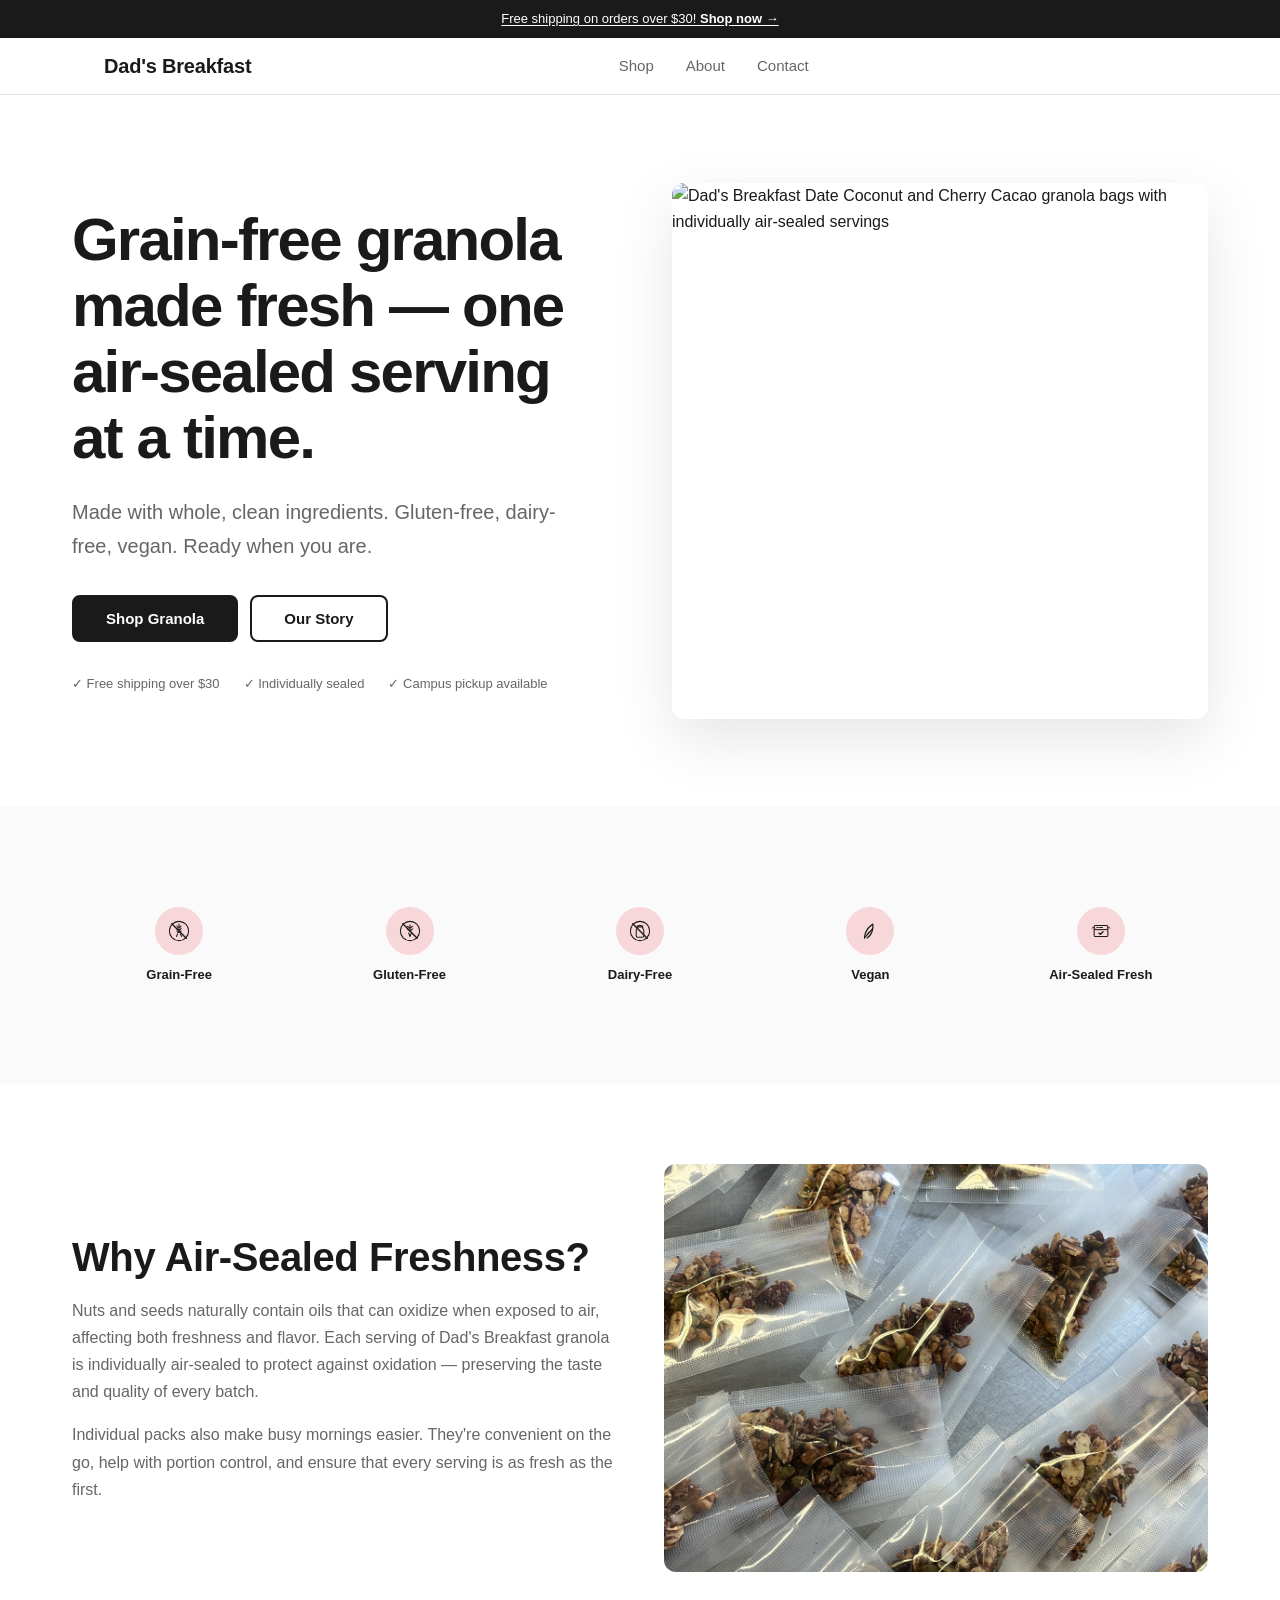
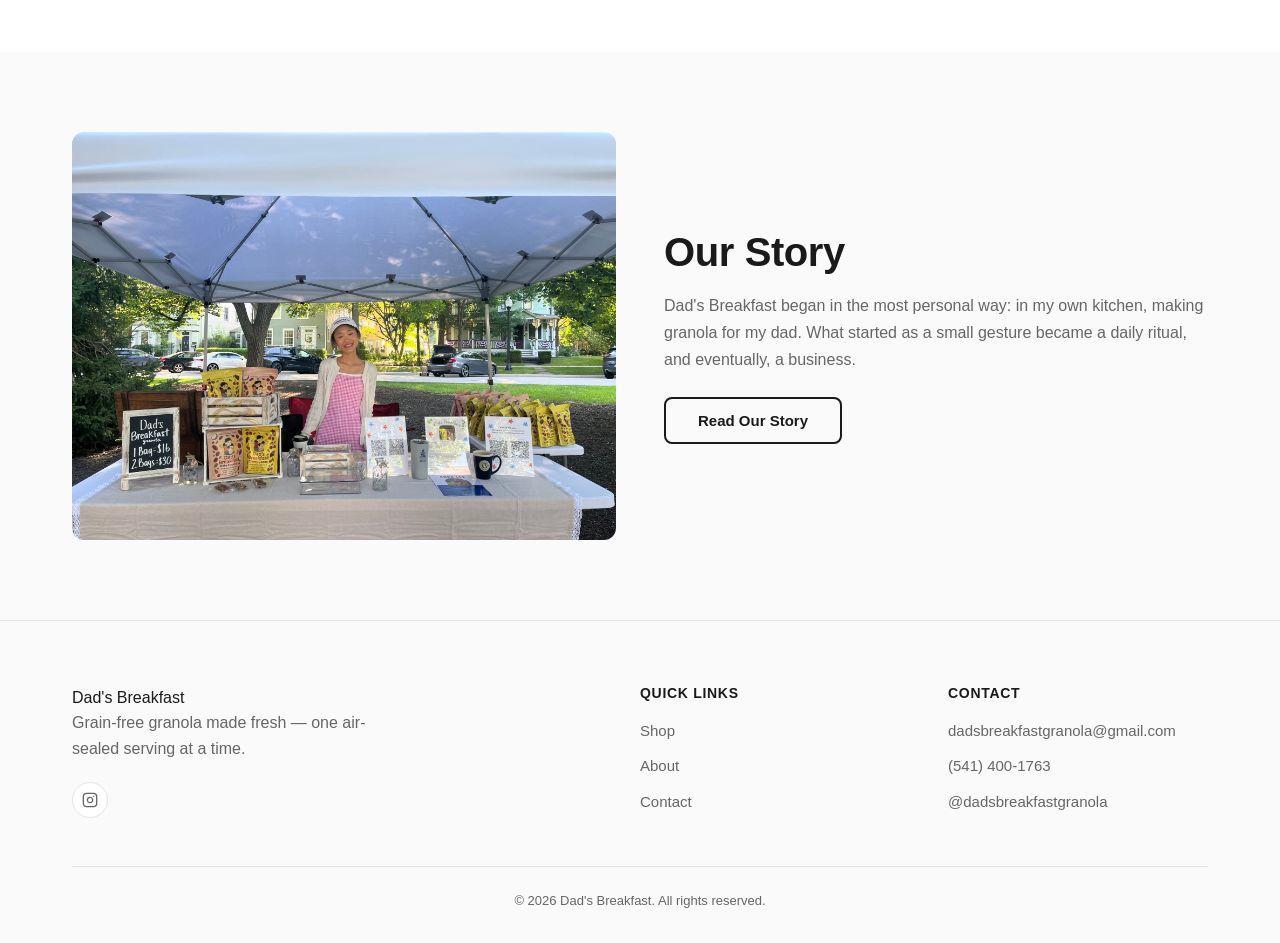
==== index.html @ 615dfd93 "Initial commit: Dad's Breakfast granola brand website Standalone HTML/CSS/JS site with Shopify Buy B" ====
<!DOCTYPE html>
<html lang="en">
<head>
  <meta charset="UTF-8">
  <meta name="viewport" content="width=device-width, initial-scale=1.0">
  <title>Dad's Breakfast — Grain-Free Granola Made Fresh</title>
  <meta name="description" content="Grain-free granola made fresh, one air-sealed serving at a time. Gluten-free, dairy-free, vegan. Ready when you are.">
  <link rel="icon" href="assets/images/favicon.svg" type="image/svg+xml">
  <link rel="stylesheet" href="assets/css/style.css">
</head>
<body>
  <a class="skip-to-content" href="#main-content">Skip to content</a>

  <!-- Announcement Bar -->
  <div class="announcement-bar">
    <a href="products.html">Free shipping on orders over $30! <strong>Shop now &rarr;</strong></a>
  </div>

  <!-- Header -->
  <header class="header header--sticky">
    <div class="container">
      <div class="header__inner">
        <a href="index.html" class="header__logo">Dad's Breakfast</a>
        <nav class="header__nav" role="navigation" aria-label="Main navigation">
          <a href="products.html">Shop</a>
          <a href="about.html">About</a>
          <a href="contact.html">Contact</a>
        </nav>
        <div class="header__actions">
          <button class="header__menu-btn" data-mobile-menu-toggle aria-label="Open navigation menu" aria-expanded="false">
            <svg width="24" height="24" viewBox="0 0 24 24" fill="none" stroke="currentColor" stroke-width="2" stroke-linecap="round" stroke-linejoin="round" aria-hidden="true">
              <line x1="3" y1="6" x2="21" y2="6"/><line x1="3" y1="12" x2="21" y2="12"/><line x1="3" y1="18" x2="21" y2="18"/>
            </svg>
          </button>
        </div>
      </div>
    </div>
  </header>

  <!-- Mobile Navigation -->
  <div class="mobile-nav" id="mobile-nav" role="dialog" aria-label="Navigation menu" aria-hidden="true">
    <div class="mobile-nav__header">
      <span class="header__logo">Dad's Breakfast</span>
      <button data-mobile-menu-close aria-label="Close navigation menu">
        <svg width="24" height="24" viewBox="0 0 24 24" fill="none" stroke="currentColor" stroke-width="2"><line x1="18" y1="6" x2="6" y2="18"/><line x1="6" y1="6" x2="18" y2="18"/></svg>
      </button>
    </div>
    <nav class="mobile-nav__links">
      <a href="products.html">Shop</a>
      <a href="about.html">About</a>
      <a href="contact.html">Contact</a>
    </nav>
  </div>

  <main id="main-content">

    <!-- Hero Section -->
    <section class="hero-split">
      <div class="container">
        <div class="hero-split__grid">
          <div class="hero-split__content animate-in">
            <h1 class="hero-split__heading">Grain-free granola made fresh — one air-sealed serving at a time.</h1>
            <p class="hero-split__text">Made with whole, clean ingredients. Gluten-free, dairy-free, vegan. Ready when you are.</p>
            <div class="hero-split__actions">
              <a href="products.html" class="btn btn--primary">Shop Granola</a>
              <a href="about.html" class="btn btn--secondary">Our Story</a>
            </div>
            <div class="hero-split__trust">
              <span>&#10003; Free shipping over $30</span>
              <span>&#10003; Individually sealed</span>
              <span>&#10003; Campus pickup available</span>
            </div>
          </div>
          <div class="hero-split__image animate-in">
            <img src="assets/images/IMG_8307.jpeg" alt="Dad's Breakfast Date Coconut and Cherry Cacao granola bags with individually air-sealed servings" width="800" height="800" loading="eager">
          </div>
        </div>
      </div>
    </section>

    <!-- Brand Highlights -->
    <section class="highlights section">
      <div class="container">
        <div class="highlights__grid">
          <!-- Grain-Free: wheat stalk with prohibition circle -->
          <div class="highlights__item animate-in">
            <div class="highlights__icon">
              <svg width="28" height="28" viewBox="0 0 32 32" fill="none" aria-hidden="true">
                <circle cx="16" cy="16" r="14" stroke="currentColor" stroke-width="1.5"/>
                <path d="M16 6v12M13 8.5c0 1.5 1.5 2.5 3 2.5s3-1 3-2.5M13 12c0 1.5 1.5 2.5 3 2.5s3-1 3-2.5M13 15.5c0 1.5 1.5 2.5 3 2.5s3-1 3-2.5M14 20c-.5 1-1.5 2.5-1.5 4M18 20c.5 1 1.5 2.5 1.5 4" stroke="currentColor" stroke-width="1.5" stroke-linecap="round"/>
                <line x1="5.5" y1="5.5" x2="26.5" y2="26.5" stroke="currentColor" stroke-width="2" stroke-linecap="round"/>
              </svg>
            </div>
            <div class="highlights__label">Grain-Free</div>
          </div>
          <!-- Gluten-Free: wheat ear inside circle with slash -->
          <div class="highlights__item animate-in">
            <div class="highlights__icon">
              <svg width="28" height="28" viewBox="0 0 32 32" fill="none" aria-hidden="true">
                <circle cx="16" cy="16" r="14" stroke="currentColor" stroke-width="1.5"/>
                <path d="M16 7v10" stroke="currentColor" stroke-width="1.5" stroke-linecap="round"/>
                <path d="M12 9l4 3 4-3M12 13l4 3 4-3M14 19l2 5M18 19l-2 5" stroke="currentColor" stroke-width="1.5" stroke-linecap="round" stroke-linejoin="round"/>
                <line x1="5.5" y1="5.5" x2="26.5" y2="26.5" stroke="currentColor" stroke-width="2" stroke-linecap="round"/>
              </svg>
            </div>
            <div class="highlights__label">Gluten-Free</div>
          </div>
          <!-- Dairy-Free: milk bottle with prohibition slash -->
          <div class="highlights__item animate-in">
            <div class="highlights__icon">
              <svg width="28" height="28" viewBox="0 0 32 32" fill="none" aria-hidden="true">
                <circle cx="16" cy="16" r="14" stroke="currentColor" stroke-width="1.5"/>
                <path d="M12 10h8v2l1.5 3v8c0 1-1 2-2 2h-7c-1 0-2-1-2-2v-8L12 12V10z" stroke="currentColor" stroke-width="1.5" stroke-linecap="round" stroke-linejoin="round"/>
                <path d="M12 10c0-1 .5-2 2-2h4c1.5 0 2 1 2 2" stroke="currentColor" stroke-width="1.5" stroke-linecap="round"/>
                <line x1="5.5" y1="5.5" x2="26.5" y2="26.5" stroke="currentColor" stroke-width="2" stroke-linecap="round"/>
              </svg>
            </div>
            <div class="highlights__label">Dairy-Free</div>
          </div>
          <!-- Vegan: leaf with stem -->
          <div class="highlights__item animate-in">
            <div class="highlights__icon">
              <svg width="28" height="28" viewBox="0 0 32 32" fill="none" aria-hidden="true">
                <path d="M8 26C8 26 8 14 20 6c0 0 2 14-8 20" stroke="currentColor" stroke-width="1.8" stroke-linecap="round" stroke-linejoin="round"/>
                <path d="M8 26c4-4 8-8 12-14" stroke="currentColor" stroke-width="1.5" stroke-linecap="round"/>
                <path d="M13 19c2-1 4-3 5.5-5" stroke="currentColor" stroke-width="1.3" stroke-linecap="round"/>
                <path d="M10.5 22.5c1.5-1 3-2.5 4.5-4.5" stroke="currentColor" stroke-width="1.3" stroke-linecap="round"/>
              </svg>
            </div>
            <div class="highlights__label">Vegan</div>
          </div>
          <!-- Air-Sealed: vacuum-sealed package with seal lines -->
          <div class="highlights__item animate-in">
            <div class="highlights__icon">
              <svg width="28" height="28" viewBox="0 0 32 32" fill="none" aria-hidden="true">
                <rect x="6" y="8" width="20" height="16" rx="2" stroke="currentColor" stroke-width="1.5"/>
                <path d="M6 14h20" stroke="currentColor" stroke-width="1.5"/>
                <path d="M10 11h2M14 11h4" stroke="currentColor" stroke-width="1.5" stroke-linecap="round"/>
                <path d="M13 19l2 2 4-4" stroke="currentColor" stroke-width="1.8" stroke-linecap="round" stroke-linejoin="round"/>
                <path d="M3 12l2-2 2 2M25 12l2-2 2 2" stroke="currentColor" stroke-width="1.3" stroke-linecap="round" stroke-linejoin="round"/>
              </svg>
            </div>
            <div class="highlights__label">Air-Sealed Fresh</div>
          </div>
        </div>
      </div>
    </section>

    <!-- Air-Sealed Feature Section -->
    <section class="section">
      <div class="container">
        <div class="feature__grid animate-in">
          <div class="feature__content">
            <h2>Why Air-Sealed Freshness?</h2>
            <p>Nuts and seeds naturally contain oils that can oxidize when exposed to air, affecting both freshness and flavor. Each serving of Dad's Breakfast granola is individually air-sealed to protect against oxidation — preserving the taste and quality of every batch.</p>
            <p>Individual packs also make busy mornings easier. They're convenient on the go, help with portion control, and ensure that every serving is as fresh as the first.</p>
          </div>
          <div class="feature__image">
            <img src="assets/images/62EDBA83-F157-425E-8FC7-3F984378EAAC.jpeg" alt="Individually air-sealed granola servings laid out for freshness" width="800" height="600" loading="lazy">
          </div>
        </div>
      </div>
    </section>

    <!-- Founder Preview Section -->
    <section class="founder-preview section">
      <div class="container">
        <div class="feature__grid animate-in">
          <div class="feature__image">
            <img src="assets/images/IMG_0875.jpeg" alt="Founder of Dad's Breakfast at a local farmers market" width="800" height="600" loading="lazy">
          </div>
          <div class="feature__content">
            <h2>Our Story</h2>
            <p>Dad's Breakfast began in the most personal way: in my own kitchen, making granola for my dad. What started as a small gesture became a daily ritual, and eventually, a business.</p>
            <a href="about.html" class="btn btn--secondary">Read Our Story</a>
          </div>
        </div>
      </div>
    </section>

  </main>

  <!-- Footer -->
  <footer class="footer">
    <div class="container">
      <div class="footer__grid">
        <div>
          <div class="footer__brand">Dad's Breakfast</div>
          <p style="color:var(--color-text-light);margin-bottom:1rem;max-width:300px;">Grain-free granola made fresh — one air-sealed serving at a time.</p>
          <div class="footer__social">
            <a href="https://instagram.com/dadsbreakfastgranola" target="_blank" rel="noopener" aria-label="Instagram">
              <svg width="20" height="20" viewBox="0 0 24 24" fill="none" stroke="currentColor" stroke-width="2" stroke-linecap="round" stroke-linejoin="round"><rect x="2" y="2" width="20" height="20" rx="5" ry="5"/><path d="M16 11.37A4 4 0 1 1 12.63 8 4 4 0 0 1 16 11.37z"/><line x1="17.5" y1="6.5" x2="17.51" y2="6.5"/></svg>
            </a>
          </div>
        </div>
        <div>
          <h4 class="footer__heading">Quick Links</h4>
          <ul class="footer__links">
            <li><a href="products.html">Shop</a></li>
            <li><a href="about.html">About</a></li>
            <li><a href="contact.html">Contact</a></li>
          </ul>
        </div>
        <div>
          <h4 class="footer__heading">Contact</h4>
          <ul class="footer__links">
            <li><a href="mailto:dadsbreakfastgranola@gmail.com">dadsbreakfastgranola@gmail.com</a></li>
            <li><a href="tel:+15414001763">(541) 400-1763</a></li>
            <li><a href="https://instagram.com/dadsbreakfastgranola" target="_blank" rel="noopener">@dadsbreakfastgranola</a></li>
          </ul>
        </div>
      </div>
      <div class="footer__bottom">
        <p>&copy; <span data-year></span> Dad's Breakfast. All rights reserved.</p>
      </div>
    </div>
  </footer>

  <script src="assets/js/main.js"></script>
</body>
</html>
---- assets/css/style.css ----
/* ==========================================================================
   Dad's Breakfast — Main Stylesheet
   A modern grain-free granola brand
   ========================================================================== */

/* ==========================================================================
   CSS Custom Properties
   ========================================================================== */

:root {
  /* Colors */
  --color-bg: #ffffff;
  --color-bg-soft: #fafafa;
  --color-text: #1a1a1a;
  --color-text-light: #666666;
  --color-accent-pink: #f8d7da;
  --color-accent-yellow: #fff3cd;
  --color-border: #e5e5e5;
  --color-overlay: rgba(0, 0, 0, 0.4);

  /* Typography */
  --font-family: -apple-system, BlinkMacSystemFont, 'Segoe UI', Roboto, sans-serif;
  --font-size-base: 1rem;
  --line-height-base: 1.6;

  /* Border Radius */
  --radius-sm: 4px;
  --radius-md: 8px;
  --radius-lg: 12px;

  /* Layout */
  --max-width: 1200px;
  --section-spacing: 80px;

  /* Transitions */
  --transition: 0.2s ease;
}

/* ==========================================================================
   Reset & Base
   ========================================================================== */

*,
*::before,
*::after {
  box-sizing: border-box;
  margin: 0;
  padding: 0;
}

html {
  scroll-behavior: smooth;
  -webkit-text-size-adjust: 100%;
  -moz-text-size-adjust: 100%;
  text-size-adjust: 100%;
}

body {
  font-family: var(--font-family);
  font-size: var(--font-size-base);
  line-height: var(--line-height-base);
  color: var(--color-text);
  background-color: var(--color-bg);
  -webkit-font-smoothing: antialiased;
  -moz-osx-font-smoothing: grayscale;
  text-rendering: optimizeLegibility;
  min-height: 100vh;
}

img,
picture,
video,
canvas,
svg {
  display: block;
  max-width: 100%;
  height: auto;
}

input,
button,
textarea,
select {
  font: inherit;
  color: inherit;
}

button {
  cursor: pointer;
}

ul,
ol {
  list-style: none;
}

a {
  color: inherit;
  text-decoration: none;
}

table {
  border-collapse: collapse;
  border-spacing: 0;
}

fieldset {
  border: none;
}

/* ==========================================================================
   Typography
   ========================================================================== */

h1,
h2,
h3,
h4,
h5,
h6 {
  font-weight: 700;
  line-height: 1.2;
  letter-spacing: -0.01em;
  color: var(--color-text);
}

h1 {
  font-size: clamp(2rem, 5vw, 3.5rem);
  letter-spacing: -0.02em;
}

h2 {
  font-size: clamp(1.625rem, 4vw, 2.5rem);
}

h3 {
  font-size: clamp(1.375rem, 3vw, 2rem);
}

h4 {
  font-size: clamp(1.125rem, 2.5vw, 1.5rem);
}

h5 {
  font-size: clamp(1rem, 2vw, 1.25rem);
}

h6 {
  font-size: clamp(0.875rem, 1.5vw, 1rem);
  text-transform: uppercase;
  letter-spacing: 0.05em;
}

p {
  margin-bottom: 1rem;
  color: var(--color-text-light);
  line-height: var(--line-height-base);
}

p:last-child {
  margin-bottom: 0;
}

a {
  transition: color var(--transition);
}

a:hover {
  color: var(--color-text);
}

strong,
b {
  font-weight: 700;
}

em,
i {
  font-style: italic;
}

small {
  font-size: 0.8125rem;
  color: var(--color-text-light);
}

blockquote {
  padding: 1.5rem 2rem;
  margin: 1.5rem 0;
  border-left: 3px solid var(--color-border);
  font-style: italic;
  color: var(--color-text-light);
  background-color: var(--color-bg-soft);
  border-radius: 0 var(--radius-md) var(--radius-md) 0;
}

blockquote p {
  margin-bottom: 0;
}

/* ==========================================================================
   Accessibility
   ========================================================================== */

.skip-to-content {
  position: absolute;
  top: -100%;
  left: 50%;
  transform: translateX(-50%);
  padding: 0.75rem 1.5rem;
  background-color: var(--color-text);
  color: var(--color-bg);
  font-weight: 600;
  font-size: 0.875rem;
  border-radius: 0 0 var(--radius-md) var(--radius-md);
  z-index: 9999;
  transition: top var(--transition);
}

.skip-to-content:focus {
  top: 0;
  outline: none;
}

.sr-only {
  position: absolute;
  width: 1px;
  height: 1px;
  padding: 0;
  margin: -1px;
  overflow: hidden;
  clip: rect(0, 0, 0, 0);
  white-space: nowrap;
  border: 0;
}

.visually-hidden {
  position: absolute;
  width: 1px;
  height: 1px;
  padding: 0;
  margin: -1px;
  overflow: hidden;
  clip: rect(0, 0, 0, 0);
  white-space: nowrap;
  border: 0;
}

*:focus-visible {
  outline: 2px solid var(--color-text);
  outline-offset: 2px;
}

/* ==========================================================================
   Layout
   ========================================================================== */

.container {
  width: 100%;
  max-width: var(--max-width);
  margin-left: auto;
  margin-right: auto;
  padding-left: 1.25rem;
  padding-right: 1.25rem;
}

@media (min-width: 750px) {
  .container {
    padding-left: 2rem;
    padding-right: 2rem;
  }
}

.section {
  padding-top: var(--section-spacing);
  padding-bottom: var(--section-spacing);
}

@media (max-width: 749px) {
  .section {
    padding-top: 3rem;
    padding-bottom: 3rem;
  }
}

.grid {
  display: grid;
  gap: 1.5rem;
}

.grid--2 {
  grid-template-columns: 1fr;
}

.grid--3 {
  grid-template-columns: 1fr;
}

.grid--4 {
  grid-template-columns: 1fr;
}

@media (min-width: 750px) {
  .grid--2 {
    grid-template-columns: repeat(2, 1fr);
  }

  .grid--3 {
    grid-template-columns: repeat(3, 1fr);
  }

  .grid--4 {
    grid-template-columns: repeat(2, 1fr);
  }
}

@media (min-width: 990px) {
  .grid--4 {
    grid-template-columns: repeat(4, 1fr);
  }
}

.flex {
  display: flex;
  align-items: center;
  gap: 1rem;
}

.text-center {
  text-align: center;
}

/* ==========================================================================
   Buttons
   ========================================================================== */

.btn {
  display: inline-flex;
  align-items: center;
  justify-content: center;
  gap: 0.5rem;
  padding: 14px 32px;
  font-size: 0.9375rem;
  font-weight: 600;
  line-height: 1;
  text-decoration: none;
  border: 2px solid transparent;
  border-radius: var(--radius-md);
  cursor: pointer;
  transition: all var(--transition);
  white-space: nowrap;
  user-select: none;
}

.btn:focus-visible {
  outline: 2px solid var(--color-text);
  outline-offset: 2px;
}

.btn--primary {
  background-color: var(--color-text);
  color: var(--color-bg);
  border-color: var(--color-text);
}

.btn--primary:hover {
  background-color: var(--color-bg);
  color: var(--color-text);
  border-color: var(--color-text);
}

.btn--primary:active {
  background-color: var(--color-bg-soft);
  color: var(--color-text);
}

.btn--secondary {
  background-color: transparent;
  color: var(--color-text);
  border-color: var(--color-text);
}

.btn--secondary:hover {
  background-color: var(--color-text);
  color: var(--color-bg);
}

.btn--secondary:active {
  opacity: 0.85;
}

.btn--small {
  padding: 10px 20px;
  font-size: 0.8125rem;
}

.btn--full {
  width: 100%;
}

.btn:disabled,
.btn[disabled] {
  opacity: 0.5;
  cursor: not-allowed;
  pointer-events: none;
}

/* ==========================================================================
   Badges
   ========================================================================== */

.badge {
  display: inline-block;
  padding: 4px 12px;
  font-size: 0.6875rem;
  font-weight: 700;
  text-transform: uppercase;
  letter-spacing: 0.08em;
  border-radius: var(--radius-sm);
  line-height: 1.4;
}

.badge--pink {
  background-color: var(--color-accent-pink);
  color: var(--color-text);
}

.badge--yellow {
  background-color: var(--color-accent-yellow);
  color: var(--color-text);
}

/* ==========================================================================
   Cards
   ========================================================================== */

.card {
  background-color: var(--color-bg);
  border-radius: var(--radius-lg);
  overflow: hidden;
  border: 1px solid var(--color-border);
  transition: transform var(--transition), box-shadow var(--transition);
}

.card:hover {
  transform: translateY(-4px);
  box-shadow: 0 12px 24px rgba(0, 0, 0, 0.06);
}

.card__image {
  aspect-ratio: 1 / 1;
  overflow: hidden;
  background-color: var(--color-bg-soft);
  position: relative;
}

.card__image img {
  width: 100%;
  height: 100%;
  object-fit: cover;
  transition: transform 0.4s ease;
}

.card:hover .card__image img {
  transform: scale(1.05);
}

.card__body {
  padding: 1.25rem;
}

.card__body h3 {
  margin-bottom: 0.5rem;
  font-size: 1.125rem;
}

.card__body p {
  font-size: 0.9375rem;
  margin-bottom: 0.75rem;
}

/* ==========================================================================
   Forms
   ========================================================================== */

.form-group {
  margin-bottom: 1.25rem;
}

.form-group:last-child {
  margin-bottom: 0;
}

.form-label {
  display: block;
  margin-bottom: 0.375rem;
  font-size: 0.875rem;
  font-weight: 600;
  color: var(--color-text);
}

.form-input,
.form-textarea,
.form-select {
  display: block;
  width: 100%;
  padding: 12px 16px;
  font-size: 0.9375rem;
  line-height: 1.5;
  color: var(--color-text);
  background-color: var(--color-bg);
  border: 1px solid var(--color-border);
  border-radius: var(--radius-md);
  transition: border-color var(--transition), box-shadow var(--transition);
  appearance: none;
}

.form-input:focus,
.form-textarea:focus,
.form-select:focus {
  outline: none;
  border-color: var(--color-text);
  box-shadow: 0 0 0 3px rgba(26, 26, 26, 0.08);
}

.form-input::placeholder,
.form-textarea::placeholder {
  color: #aaaaaa;
}

.form-textarea {
  min-height: 140px;
  resize: vertical;
}

.form-select {
  padding-right: 2.5rem;
  background-image: url("data:image/svg+xml,%3Csvg xmlns='http://www.w3.org/2000/svg' width='16' height='16' viewBox='0 0 24 24' fill='none' stroke='%23666666' stroke-width='2' stroke-linecap='round' stroke-linejoin='round'%3E%3Cpolyline points='6 9 12 15 18 9'%3E%3C/polyline%3E%3C/svg%3E");
  background-repeat: no-repeat;
  background-position: right 12px center;
  background-size: 16px;
  cursor: pointer;
}

/* ==========================================================================
   Header
   ========================================================================== */

.header {
  background-color: var(--color-bg);
  border-bottom: 1px solid var(--color-border);
  z-index: 100;
  position: relative;
}

.header--sticky {
  position: sticky;
  top: 0;
}

.header__inner {
  display: flex;
  align-items: center;
  justify-content: space-between;
  padding-top: 1rem;
  padding-bottom: 1rem;
  max-width: var(--max-width);
  margin-left: auto;
  margin-right: auto;
  padding-left: 1.25rem;
  padding-right: 1.25rem;
}

@media (min-width: 750px) {
  .header__inner {
    padding-left: 2rem;
    padding-right: 2rem;
  }
}

.header__logo {
  font-size: 1.25rem;
  font-weight: 700;
  text-decoration: none;
  color: var(--color-text);
  letter-spacing: -0.01em;
  line-height: 1;
}

.header__logo:hover {
  opacity: 0.85;
}

.header__nav {
  display: none;
  align-items: center;
  gap: 2rem;
}

@media (min-width: 750px) {
  .header__nav {
    display: flex;
  }
}

.header__nav a {
  font-size: 0.9375rem;
  font-weight: 500;
  text-decoration: none;
  color: var(--color-text-light);
  transition: color var(--transition);
  position: relative;
}

.header__nav a:hover {
  color: var(--color-text);
}

.header__nav a::after {
  content: '';
  position: absolute;
  bottom: -2px;
  left: 0;
  width: 0;
  height: 1px;
  background-color: var(--color-text);
  transition: width var(--transition);
}

.header__nav a:hover::after {
  width: 100%;
}

.header__actions {
  display: flex;
  align-items: center;
  gap: 0.75rem;
}

.header__menu-btn {
  display: flex;
  align-items: center;
  justify-content: center;
  width: 40px;
  height: 40px;
  padding: 0;
  background: none;
  border: none;
  cursor: pointer;
  color: var(--color-text);
}

@media (min-width: 750px) {
  .header__menu-btn {
    display: none;
  }
}

.header__menu-btn svg {
  width: 24px;
  height: 24px;
}

/* ==========================================================================
   Mobile Navigation
   ========================================================================== */

.mobile-nav {
  position: fixed;
  top: 0;
  left: 0;
  right: 0;
  bottom: 0;
  z-index: 200;
  background-color: var(--color-bg);
  transform: translateX(-100%);
  transition: transform 0.3s ease;
  overflow-y: auto;
  -webkit-overflow-scrolling: touch;
}

.mobile-nav--open {
  transform: translateX(0);
}

.mobile-nav__header {
  display: flex;
  align-items: center;
  justify-content: space-between;
  padding: 1rem 1.25rem;
  border-bottom: 1px solid var(--color-border);
}

.mobile-nav__close {
  display: flex;
  align-items: center;
  justify-content: center;
  width: 40px;
  height: 40px;
  padding: 0;
  background: none;
  border: none;
  cursor: pointer;
  color: var(--color-text);
}

.mobile-nav__close svg {
  width: 24px;
  height: 24px;
}

.mobile-nav__links {
  padding: 1.5rem 1.25rem;
}

.mobile-nav__links a {
  display: block;
  padding: 0.875rem 0;
  font-size: 1.125rem;
  font-weight: 500;
  color: var(--color-text);
  text-decoration: none;
  border-bottom: 1px solid var(--color-border);
  transition: color var(--transition);
}

.mobile-nav__links a:last-child {
  border-bottom: none;
}

.mobile-nav__links a:hover {
  color: var(--color-text-light);
}

.mobile-nav__overlay {
  position: fixed;
  top: 0;
  left: 0;
  right: 0;
  bottom: 0;
  z-index: 199;
  background-color: var(--color-overlay);
  opacity: 0;
  visibility: hidden;
  transition: opacity 0.3s ease, visibility 0.3s ease;
}

.mobile-nav--open ~ .mobile-nav__overlay,
.mobile-nav__overlay--visible {
  opacity: 1;
  visibility: visible;
}

/* ==========================================================================
   Footer
   ========================================================================== */

.footer {
  background-color: var(--color-bg-soft);
  border-top: 1px solid var(--color-border);
  padding: 4rem 0 2rem;
}

.footer__grid {
  display: grid;
  grid-template-columns: 1fr;
  gap: 2.5rem;
}

@media (min-width: 750px) {
  .footer__grid {
    grid-template-columns: 2fr 1fr 1fr;
    gap: 3rem;
  }
}

.footer__brand {
  max-width: 320px;
}

.footer__brand-name {
  font-size: 1.25rem;
  font-weight: 700;
  color: var(--color-text);
  margin-bottom: 0.75rem;
}

.footer__brand p {
  font-size: 0.9375rem;
  color: var(--color-text-light);
  line-height: 1.6;
}

.footer__heading {
  font-size: 0.875rem;
  font-weight: 700;
  text-transform: uppercase;
  letter-spacing: 0.05em;
  color: var(--color-text);
  margin-bottom: 1rem;
}

.footer__links {
  list-style: none;
}

.footer__links li {
  margin-bottom: 0.625rem;
}

.footer__links li:last-child {
  margin-bottom: 0;
}

.footer__links a {
  font-size: 0.9375rem;
  color: var(--color-text-light);
  text-decoration: none;
  transition: color var(--transition);
}

.footer__links a:hover {
  color: var(--color-text);
}

.footer__bottom {
  border-top: 1px solid var(--color-border);
  margin-top: 3rem;
  padding-top: 1.5rem;
  text-align: center;
}

.footer__bottom p {
  font-size: 0.8125rem;
  color: var(--color-text-light);
  margin-bottom: 0;
}

.footer__social {
  display: flex;
  align-items: center;
  gap: 1rem;
  margin-top: 1.25rem;
}

.footer__social a {
  display: flex;
  align-items: center;
  justify-content: center;
  width: 36px;
  height: 36px;
  border-radius: 50%;
  background-color: var(--color-bg);
  border: 1px solid var(--color-border);
  color: var(--color-text-light);
  text-decoration: none;
  transition: all var(--transition);
}

.footer__social a:hover {
  background-color: var(--color-text);
  color: var(--color-bg);
  border-color: var(--color-text);
}

.footer__social a svg {
  width: 16px;
  height: 16px;
}

/* ==========================================================================
   Hero Section (Split Layout)
   ========================================================================== */

.hero-split {
  padding: 3rem 0;
  overflow: hidden;
}

.hero-split__grid {
  display: grid;
  grid-template-columns: 1fr;
  gap: 2.5rem;
  align-items: center;
}

.hero-split__content {
  order: 2;
}

.hero-split__badge {
  display: inline-block;
  font-size: 0.75rem;
  font-weight: 600;
  text-transform: uppercase;
  letter-spacing: 0.12em;
  color: var(--color-text-light);
  margin-bottom: 1.25rem;
  padding: 6px 14px;
  background: var(--color-accent-pink);
  border-radius: 50px;
}

.hero-split__heading {
  font-size: clamp(2.25rem, 5.5vw, 3.75rem);
  font-weight: 800;
  line-height: 1.1;
  letter-spacing: -0.03em;
  color: var(--color-text);
  margin-bottom: 1.5rem;
}

.hero-split__text {
  font-size: 1.25rem;
  color: var(--color-text-light);
  line-height: 1.7;
  margin-bottom: 2rem;
  max-width: 520px;
}

.hero-split__actions {
  display: flex;
  flex-wrap: wrap;
  gap: 0.75rem;
  margin-bottom: 2rem;
}

.hero-split__trust {
  display: flex;
  flex-wrap: wrap;
  gap: 0.5rem 1.5rem;
  font-size: 0.8125rem;
  color: var(--color-text-light);
}

.hero-split__trust span {
  display: inline-flex;
  align-items: center;
  gap: 0.35rem;
}

.hero-split__image {
  order: 1;
  position: relative;
}

.hero-split__image img {
  width: 100%;
  height: auto;
  border-radius: var(--radius-lg);
  box-shadow: 0 20px 60px rgba(0, 0, 0, 0.1);
  object-fit: cover;
  aspect-ratio: 4 / 3;
}

/* Desktop: side-by-side split */
@media (min-width: 990px) {
  .hero-split {
    padding: 5rem 0;
  }

  .hero-split__grid {
    grid-template-columns: 1fr 1fr;
    gap: 4rem;
  }

  .hero-split__content {
    order: 1;
    padding: 2rem 0;
  }

  .hero-split__image {
    order: 2;
  }

  .hero-split__image img {
    aspect-ratio: 1;
    max-height: 560px;
  }
}

/* Tablet */
@media (min-width: 750px) and (max-width: 989px) {
  .hero-split {
    padding: 4rem 0;
  }

  .hero-split__image img {
    max-height: 420px;
    object-position: center;
  }
}

/* ==========================================================================
   Brand Highlights
   ========================================================================== */

.highlights {
  background-color: var(--color-bg-soft);
}

.highlights__grid {
  display: grid;
  grid-template-columns: repeat(2, 1fr);
  gap: 1.5rem;
  text-align: center;
}

@media (min-width: 750px) {
  .highlights__grid {
    grid-template-columns: repeat(5, 1fr);
    gap: 1rem;
  }
}

.highlights__item {
  padding: 1.25rem 0.75rem;
}

.highlights__icon {
  width: 48px;
  height: 48px;
  border-radius: 50%;
  background-color: var(--color-accent-pink);
  display: flex;
  align-items: center;
  justify-content: center;
  margin-left: auto;
  margin-right: auto;
  margin-bottom: 0.75rem;
}

.highlights__icon svg {
  width: 22px;
  height: 22px;
  color: var(--color-text);
}

.highlights__icon img {
  width: 22px;
  height: 22px;
}

.highlights__label {
  font-size: 0.8125rem;
  font-weight: 600;
  color: var(--color-text);
  line-height: 1.3;
}

.highlights__sublabel {
  font-size: 0.75rem;
  color: var(--color-text-light);
  margin-top: 0.25rem;
}

/* ==========================================================================
   Feature Section (Air-Sealed, etc.)
   ========================================================================== */

.feature__grid {
  display: grid;
  grid-template-columns: 1fr;
  gap: 2rem;
  align-items: center;
}

@media (min-width: 990px) {
  .feature__grid {
    grid-template-columns: repeat(2, 1fr);
    gap: 3rem;
  }
}

@media (min-width: 990px) {
  .feature__grid--reversed .feature__image {
    order: -1;
  }
}

.feature__image {
  border-radius: var(--radius-lg);
  overflow: hidden;
  aspect-ratio: 4 / 3;
  background-color: var(--color-bg-soft);
}

.feature__image img {
  width: 100%;
  height: 100%;
  object-fit: cover;
}

.feature__content h2 {
  margin-bottom: 1rem;
}

.feature__content p {
  font-size: 1rem;
  color: var(--color-text-light);
  line-height: 1.7;
  margin-bottom: 1rem;
}

.feature__content p:last-child {
  margin-bottom: 0;
}

.feature__content .badge {
  margin-bottom: 1rem;
}

.feature__content .btn {
  margin-top: 0.5rem;
}

/* ==========================================================================
   Founder Preview
   ========================================================================== */

.founder-preview {
  background-color: var(--color-bg-soft);
}

.founder-preview__grid {
  display: grid;
  grid-template-columns: 1fr;
  gap: 2rem;
  align-items: center;
}

@media (min-width: 990px) {
  .founder-preview__grid {
    grid-template-columns: repeat(2, 1fr);
    gap: 3rem;
  }
}

.founder-preview__image {
  border-radius: var(--radius-lg);
  overflow: hidden;
  aspect-ratio: 4 / 3;
  background-color: var(--color-bg);
}

.founder-preview__image img {
  width: 100%;
  height: 100%;
  object-fit: cover;
}

.founder-preview__content h2 {
  margin-bottom: 1rem;
}

.founder-preview__content p {
  font-size: 1rem;
  color: var(--color-text-light);
  line-height: 1.7;
  margin-bottom: 1rem;
}

.founder-preview__content p:last-child {
  margin-bottom: 0;
}

.founder-preview__content .btn {
  margin-top: 0.5rem;
}

/* ==========================================================================
   About Page
   ========================================================================== */

/* About Hero */
.about-hero {
  padding: 5rem 0 3rem;
  text-align: center;
  background: var(--color-bg);
}

.about-hero__inner {
  max-width: 680px;
  margin: 0 auto;
}

.about-hero__heading {
  font-size: clamp(1.75rem, 4vw, 2.75rem);
  font-weight: 800;
  line-height: 1.15;
  letter-spacing: -0.03em;
  margin-bottom: 0;
  color: var(--color-text);
}

.about-hero__text {
  font-size: 1.125rem;
  color: var(--color-text-light);
  line-height: 1.7;
  max-width: 540px;
  margin: 0 auto;
}

@media (max-width: 749px) {
  .about-hero {
    padding: 3rem 0 2rem;
  }
}

/* Story Sections */
.about-story {
  padding: 4rem 0;
}

.about-story__section {
  margin-bottom: 5rem;
}

.about-story__section:last-child {
  margin-bottom: 0;
}

.about-story__section h2 {
  margin-bottom: 1rem;
  font-size: clamp(1.25rem, 3vw, 1.75rem);
}

/* Two-column layout for story sections */
.about-story__two-col {
  display: grid;
  grid-template-columns: 1fr;
  gap: 2rem;
  align-items: center;
}

.about-story__image {
  border-radius: var(--radius-lg);
  overflow: hidden;
  max-width: 100%;
}

.about-story__image img {
  width: 100%;
  height: auto;
  display: block;
  border-radius: var(--radius-lg);
  aspect-ratio: 4 / 3;
  object-fit: cover;
}

.about-story__text p {
  color: var(--color-text-light);
  line-height: 1.8;
  margin-bottom: 1.25rem;
}

.about-story__text p:last-child {
  margin-bottom: 0;
}

.about-story__caption {
  font-size: 0.8125rem;
  color: var(--color-text-light);
  margin-top: 0.625rem;
  font-style: italic;
}

/* CTA block at bottom */
.about-story__cta {
  text-align: center;
  padding: 4rem 0 1rem;
  border-top: 1px solid var(--color-border);
  margin-top: 2rem;
}

.about-story__cta h2 {
  margin-bottom: 0.5rem;
}

.about-story__cta p {
  color: var(--color-text-light);
  margin-bottom: 1.5rem;
  font-size: 1.0625rem;
}

/* Desktop: side-by-side text + image */
@media (min-width: 990px) {
  .about-story {
    padding: 5rem 0;
  }

  .about-story__section {
    margin-bottom: 6rem;
  }

  .about-story__two-col {
    grid-template-columns: 1fr 1fr;
    gap: 3.5rem;
  }

  .about-story__two-col--reversed .about-story__image {
    order: -1;
  }
}

@media (min-width: 750px) and (max-width: 989px) {
  .about-story__two-col {
    gap: 2.5rem;
  }
}

/* ==========================================================================
   Products Page
   ========================================================================== */

.products-page {
  padding-top: var(--section-spacing);
  padding-bottom: var(--section-spacing);
}

@media (max-width: 749px) {
  .products-page {
    padding-top: 3rem;
    padding-bottom: 3rem;
  }
}

.products-intro {
  text-align: center;
  margin-bottom: 3rem;
  max-width: 600px;
  margin-left: auto;
  margin-right: auto;
}

.products-intro h1 {
  margin-bottom: 1rem;
}

.products-intro p {
  font-size: 1.0625rem;
  color: var(--color-text-light);
}

/* Shipping Banner */
.shipping-banner {
  display: flex;
  flex-wrap: wrap;
  justify-content: center;
  gap: 1rem;
  margin: 2rem auto;
  max-width: 700px;
}

.shipping-banner__item {
  display: flex;
  align-items: center;
  gap: 0.625rem;
  padding: 0.875rem 1.25rem;
  background: var(--color-bg-soft);
  border: 1px solid var(--color-border);
  border-radius: var(--radius-md);
  flex: 1;
  min-width: 180px;
}

.shipping-banner__item svg {
  flex-shrink: 0;
  color: var(--color-text);
}

.shipping-banner__item strong {
  display: block;
  font-size: 0.875rem;
  font-weight: 700;
  color: var(--color-text);
  line-height: 1.3;
}

.shipping-banner__item span {
  display: block;
  font-size: 0.75rem;
  color: var(--color-text-light);
  line-height: 1.3;
}

@media (max-width: 749px) {
  .shipping-banner__item {
    min-width: 140px;
    padding: 0.75rem 1rem;
  }
}

/* Shopify Buy Button custom styling */
.shopify-buy-frame {
  border-radius: var(--radius-lg) !important;
  font-family: var(--font-family) !important;
  overflow: hidden;
}

.shopify-buy-frame iframe {
  border-radius: var(--radius-lg) !important;
}

.product-listing {
  display: grid;
  grid-template-columns: 1fr;
  gap: 2rem;
}

@media (min-width: 750px) {
  .product-listing {
    grid-template-columns: repeat(auto-fill, minmax(280px, 1fr));
    gap: 2rem;
  }
}

.product-card {
  background-color: var(--color-bg);
  border: 1px solid var(--color-border);
  border-radius: var(--radius-lg);
  overflow: hidden;
  transition: transform var(--transition), box-shadow var(--transition);
}

.product-card:hover {
  transform: translateY(-4px);
  box-shadow: 0 12px 24px rgba(0, 0, 0, 0.06);
}

.product-card__image {
  aspect-ratio: 1 / 1;
  overflow: hidden;
  background-color: var(--color-bg-soft);
}

.product-card__image img {
  width: 100%;
  height: 100%;
  object-fit: cover;
  transition: transform 0.4s ease;
}

.product-card:hover .product-card__image img {
  transform: scale(1.05);
}

.product-card__body {
  padding: 1.25rem;
}

.product-card__title {
  font-size: 1rem;
  font-weight: 600;
  margin-bottom: 0.375rem;
}

.product-card__price {
  font-size: 0.9375rem;
  font-weight: 600;
  color: var(--color-text);
  margin-bottom: 0.75rem;
}

.product-card__price span {
  font-weight: 400;
  color: var(--color-text-light);
  text-decoration: line-through;
  margin-left: 0.5rem;
  font-size: 0.875rem;
}

/* ==========================================================================
   Contact Page
   ========================================================================== */

.contact-grid {
  display: grid;
  grid-template-columns: 1fr;
  gap: 2rem;
}

@media (min-width: 990px) {
  .contact-grid {
    grid-template-columns: repeat(2, 1fr);
    gap: 3rem;
  }
}

.contact-info__heading {
  margin-bottom: 1.5rem;
}

.contact-info__text {
  color: var(--color-text-light);
  line-height: 1.7;
  margin-bottom: 2rem;
}

.contact-info__item {
  display: flex;
  align-items: flex-start;
  gap: 1rem;
  margin-bottom: 1.5rem;
}

.contact-info__item:last-child {
  margin-bottom: 0;
}

.contact-info__icon {
  flex-shrink: 0;
  width: 40px;
  height: 40px;
  border-radius: 50%;
  background-color: var(--color-accent-pink);
  display: flex;
  align-items: center;
  justify-content: center;
}

.contact-info__icon svg {
  width: 18px;
  height: 18px;
  color: var(--color-text);
}

.contact-info__details h4 {
  font-size: 0.9375rem;
  font-weight: 600;
  margin-bottom: 0.25rem;
}

.contact-info__details p {
  font-size: 0.875rem;
  color: var(--color-text-light);
  margin-bottom: 0;
}

.contact-form {
  background-color: var(--color-bg-soft);
  padding: 2rem;
  border-radius: var(--radius-lg);
  border: 1px solid var(--color-border);
}

@media (min-width: 750px) {
  .contact-form {
    padding: 2.5rem;
  }
}

.contact-form h3 {
  margin-bottom: 1.5rem;
}

/* ==========================================================================
   Announcement Bar
   ========================================================================== */

.announcement-bar {
  background-color: var(--color-text);
  color: var(--color-bg);
  text-align: center;
  padding: 0.625rem 1.25rem;
  font-size: 0.8125rem;
  font-weight: 500;
  line-height: 1.4;
}

.announcement-bar a {
  color: var(--color-bg);
  text-decoration: underline;
  text-underline-offset: 2px;
  transition: opacity var(--transition);
}

.announcement-bar a:hover {
  opacity: 0.8;
}

.announcement-bar__inner {
  max-width: var(--max-width);
  margin-left: auto;
  margin-right: auto;
}

/* ==========================================================================
   Animations
   ========================================================================== */

@keyframes fadeInUp {
  from {
    opacity: 0;
    transform: translateY(20px);
  }
  to {
    opacity: 1;
    transform: translateY(0);
  }
}

@keyframes fadeIn {
  from {
    opacity: 0;
  }
  to {
    opacity: 1;
  }
}

@keyframes slideInLeft {
  from {
    opacity: 0;
    transform: translateX(-20px);
  }
  to {
    opacity: 1;
    transform: translateX(0);
  }
}

@keyframes slideInRight {
  from {
    opacity: 0;
    transform: translateX(20px);
  }
  to {
    opacity: 1;
    transform: translateX(0);
  }
}

.animate-in {
  opacity: 0;
  transform: translateY(20px);
}

.animate-in--visible {
  opacity: 1;
  transform: translateY(0);
  transition: opacity 0.6s ease, transform 0.6s ease;
}

.animate-in--delay-1 {
  transition-delay: 0.1s;
}

.animate-in--delay-2 {
  transition-delay: 0.2s;
}

.animate-in--delay-3 {
  transition-delay: 0.3s;
}

.animate-in--delay-4 {
  transition-delay: 0.4s;
}

/* ==========================================================================
   Utilities
   ========================================================================== */

/* Margin bottom */
.mb-0 {
  margin-bottom: 0 !important;
}

.mb-1 {
  margin-bottom: 0.5rem !important;
}

.mb-2 {
  margin-bottom: 1rem !important;
}

.mb-3 {
  margin-bottom: 1.5rem !important;
}

.mb-4 {
  margin-bottom: 2rem !important;
}

/* Margin top */
.mt-0 {
  margin-top: 0 !important;
}

.mt-1 {
  margin-top: 0.5rem !important;
}

.mt-2 {
  margin-top: 1rem !important;
}

.mt-3 {
  margin-top: 1.5rem !important;
}

.mt-4 {
  margin-top: 2rem !important;
}

/* No scroll (for when mobile nav is open) */
.no-scroll {
  overflow: hidden !important;
}

/* Text utilities */
.text-light {
  color: var(--color-text-light) !important;
}

.text-small {
  font-size: 0.8125rem !important;
}

/* Display utilities */
.hidden {
  display: none !important;
}

@media (max-width: 749px) {
  .hidden-mobile {
    display: none !important;
  }
}

@media (min-width: 750px) and (max-width: 989px) {
  .hidden-tablet {
    display: none !important;
  }
}

@media (min-width: 990px) {
  .hidden-desktop {
    display: none !important;
  }
}

/* ==========================================================================
   Print Styles
   ========================================================================== */

@media print {
  *,
  *::before,
  *::after {
    background: transparent !important;
    color: #000 !important;
    box-shadow: none !important;
    text-shadow: none !important;
  }

  a,
  a:visited {
    text-decoration: underline;
  }

  img {
    page-break-inside: avoid;
  }

  p,
  h2,
  h3 {
    orphans: 3;
    widows: 3;
  }

  h2,
  h3 {
    page-break-after: avoid;
  }

  .header,
  .footer,
  .mobile-nav,
  .announcement-bar {
    display: none !important;
  }
}
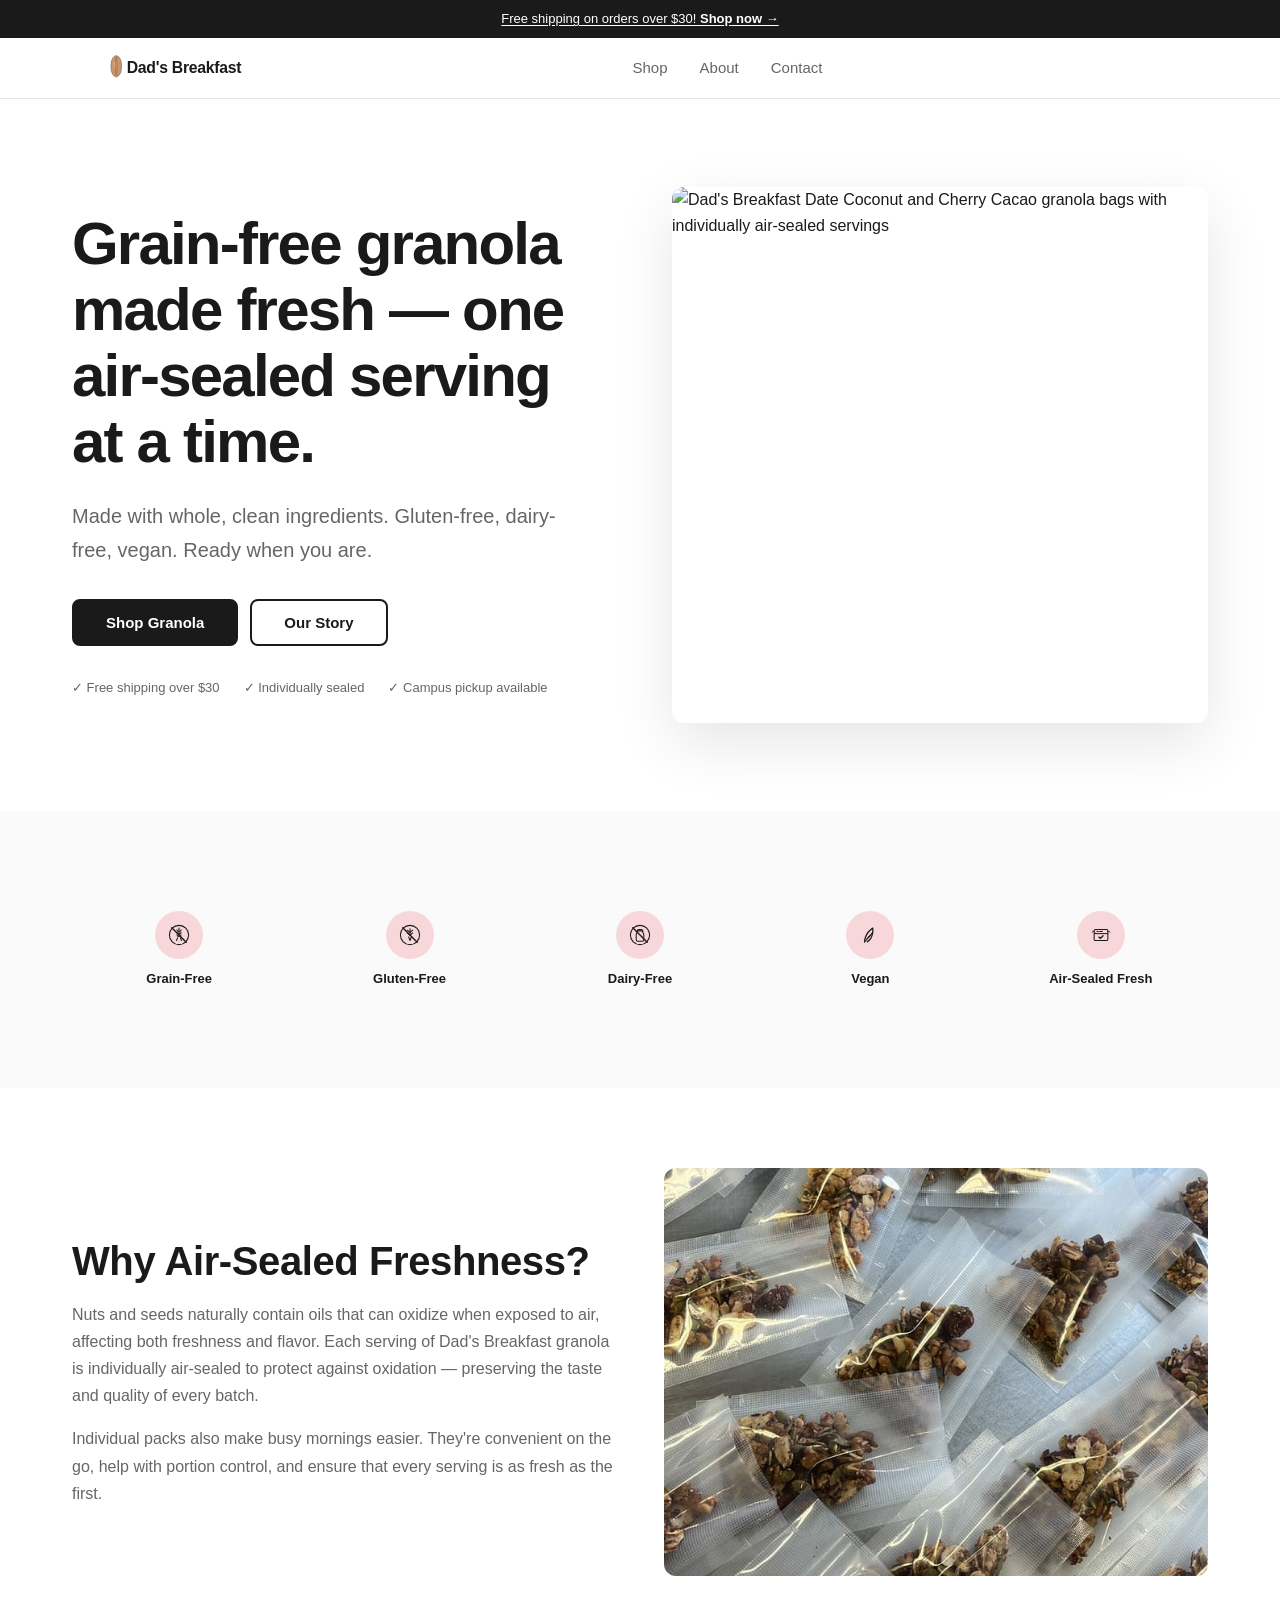
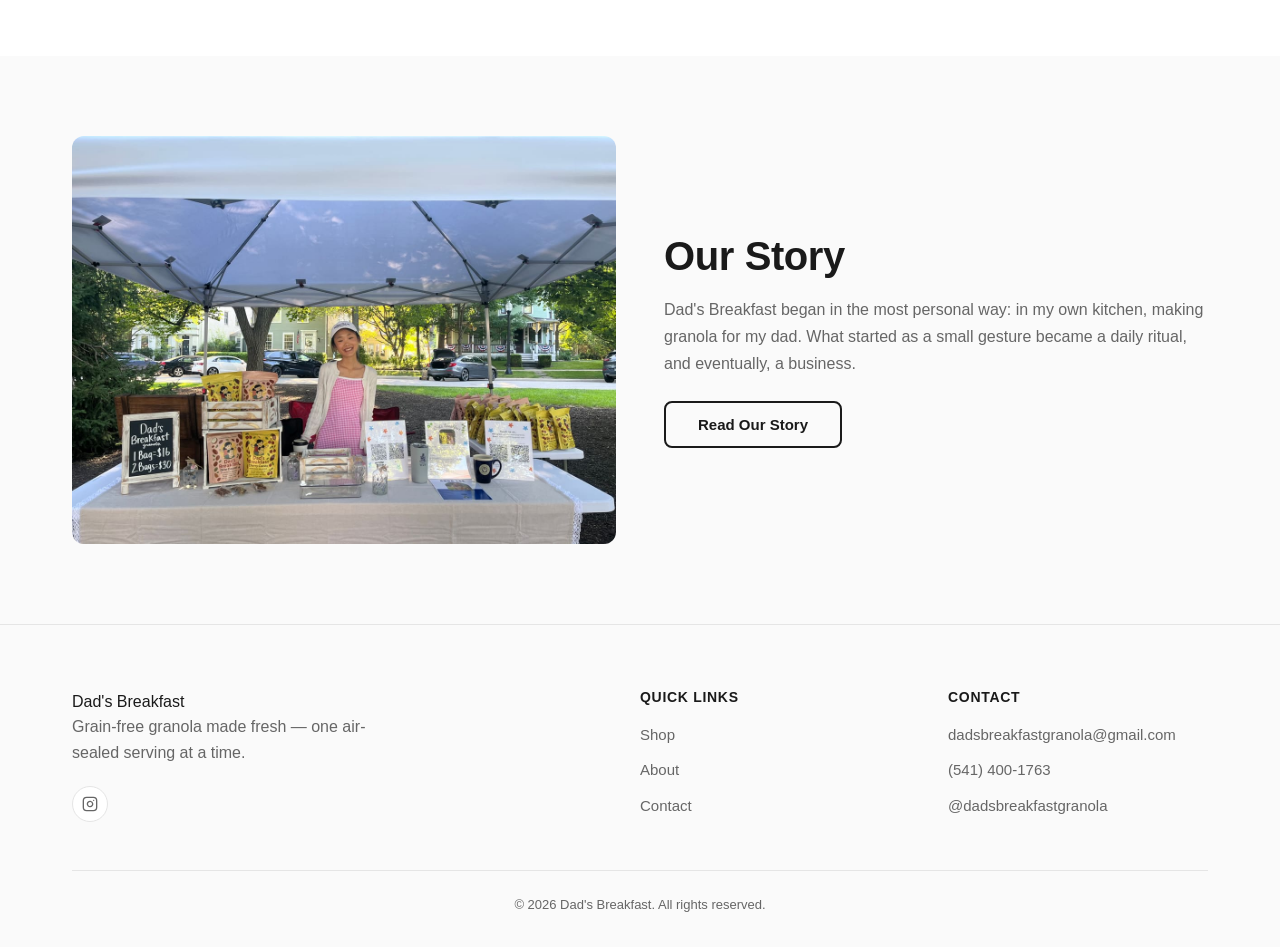
==== commit c2ddb9e4: "Add OG tags, logo, nutrition info, FAQ, Formspree, compress images - Open Graph + Twitter Card meta " ====
--- a/index.html
+++ b/index.html
@@ -6,6 +6,13 @@
   <title>Dad's Breakfast — Grain-Free Granola Made Fresh</title>
   <meta name="description" content="Grain-free granola made fresh, one air-sealed serving at a time. Gluten-free, dairy-free, vegan. Ready when you are.">
   <link rel="icon" href="assets/images/favicon.svg" type="image/svg+xml">
+  <!-- Open Graph -->
+  <meta property="og:title" content="Dad's Breakfast — Grain-Free Granola Made Fresh">
+  <meta property="og:description" content="Grain-free granola made fresh, one air-sealed serving at a time. Gluten-free, dairy-free, vegan.">
+  <meta property="og:image" content="https://pedroldrh.github.io/dadsbreakfast-site/assets/images/IMG_8307.jpeg">
+  <meta property="og:url" content="https://pedroldrh.github.io/dadsbreakfast-site/">
+  <meta property="og:type" content="website">
+  <meta name="twitter:card" content="summary_large_image">
   <link rel="stylesheet" href="assets/css/style.css">
 </head>
 <body>
@@ -20,7 +27,9 @@
   <header class="header header--sticky">
     <div class="container">
       <div class="header__inner">
-        <a href="index.html" class="header__logo">Dad's Breakfast</a>
+        <a href="index.html" class="header__logo">
+          <img src="assets/images/logo.svg" alt="Dad's Breakfast" width="200" height="32">
+        </a>
         <nav class="header__nav" role="navigation" aria-label="Main navigation">
           <a href="products.html">Shop</a>
           <a href="about.html">About</a>
@@ -40,7 +49,9 @@
   <!-- Mobile Navigation -->
   <div class="mobile-nav" id="mobile-nav" role="dialog" aria-label="Navigation menu" aria-hidden="true">
     <div class="mobile-nav__header">
-      <span class="header__logo">Dad's Breakfast</span>
+      <span class="header__logo">
+        <img src="assets/images/logo.svg" alt="Dad's Breakfast" width="200" height="32">
+      </span>
       <button data-mobile-menu-close aria-label="Close navigation menu">
         <svg width="24" height="24" viewBox="0 0 24 24" fill="none" stroke="currentColor" stroke-width="2"><line x1="18" y1="6" x2="6" y2="18"/><line x1="6" y1="6" x2="18" y2="18"/></svg>
       </button>
--- a/assets/css/style.css
+++ b/assets/css/style.css
@@ -579,12 +579,16 @@
 }
 
 .header__logo {
-  font-size: 1.25rem;
-  font-weight: 700;
+  display: inline-flex;
+  align-items: center;
   text-decoration: none;
   color: var(--color-text);
-  letter-spacing: -0.01em;
   line-height: 1;
+}
+
+.header__logo img {
+  height: 28px;
+  width: auto;
 }
 
 .header__logo:hover {
@@ -1742,6 +1746,135 @@
 }
 
 /* ==========================================================================
+   Product Details (Ingredients Accordion)
+   ========================================================================== */
+
+.product-details {
+  border-top: 1px solid var(--color-border);
+  padding-top: 0.75rem;
+}
+
+.product-details summary {
+  font-size: 0.8125rem;
+  font-weight: 600;
+  color: var(--color-text);
+  cursor: pointer;
+  padding: 0.25rem 0;
+  list-style: none;
+  display: flex;
+  align-items: center;
+  justify-content: space-between;
+}
+
+.product-details summary::-webkit-details-marker {
+  display: none;
+}
+
+.product-details summary::after {
+  content: '+';
+  font-size: 1rem;
+  font-weight: 400;
+  color: var(--color-text-light);
+  transition: transform var(--transition);
+}
+
+.product-details[open] summary::after {
+  content: '\2212';
+}
+
+.product-details__content {
+  padding: 0.75rem 0 0.25rem;
+}
+
+.product-details__content p {
+  font-size: 0.8125rem;
+  line-height: 1.6;
+  margin-bottom: 0.625rem;
+}
+
+.nutrition-badges {
+  display: flex;
+  flex-wrap: wrap;
+  gap: 0.375rem;
+  margin-bottom: 0.625rem;
+}
+
+.nutrition-badges .badge {
+  font-size: 0.625rem;
+  padding: 2px 8px;
+}
+
+.product-details__note {
+  font-size: 0.75rem !important;
+  color: var(--color-text-light);
+  font-style: italic;
+  margin-bottom: 0 !important;
+}
+
+/* ==========================================================================
+   FAQ Section
+   ========================================================================== */
+
+.faq-section {
+  max-width: 700px;
+  margin-left: auto;
+  margin-right: auto;
+}
+
+.faq-list {
+  border-top: 1px solid var(--color-border);
+}
+
+.faq-item {
+  border-bottom: 1px solid var(--color-border);
+}
+
+.faq-question {
+  font-size: 1rem;
+  font-weight: 600;
+  color: var(--color-text);
+  cursor: pointer;
+  padding: 1.25rem 2rem 1.25rem 0;
+  list-style: none;
+  position: relative;
+}
+
+.faq-question::-webkit-details-marker {
+  display: none;
+}
+
+.faq-question::after {
+  content: '+';
+  position: absolute;
+  right: 0;
+  top: 50%;
+  transform: translateY(-50%);
+  font-size: 1.25rem;
+  font-weight: 400;
+  color: var(--color-text-light);
+  transition: transform var(--transition);
+}
+
+.faq-item[open] .faq-question::after {
+  content: '\2212';
+}
+
+.faq-answer {
+  padding: 0 0 1.25rem;
+}
+
+.faq-answer p {
+  font-size: 0.9375rem;
+  line-height: 1.7;
+  color: var(--color-text-light);
+}
+
+.faq-answer a {
+  text-decoration: underline;
+  text-underline-offset: 2px;
+}
+
+/* ==========================================================================
    Print Styles
    ========================================================================== */
 
